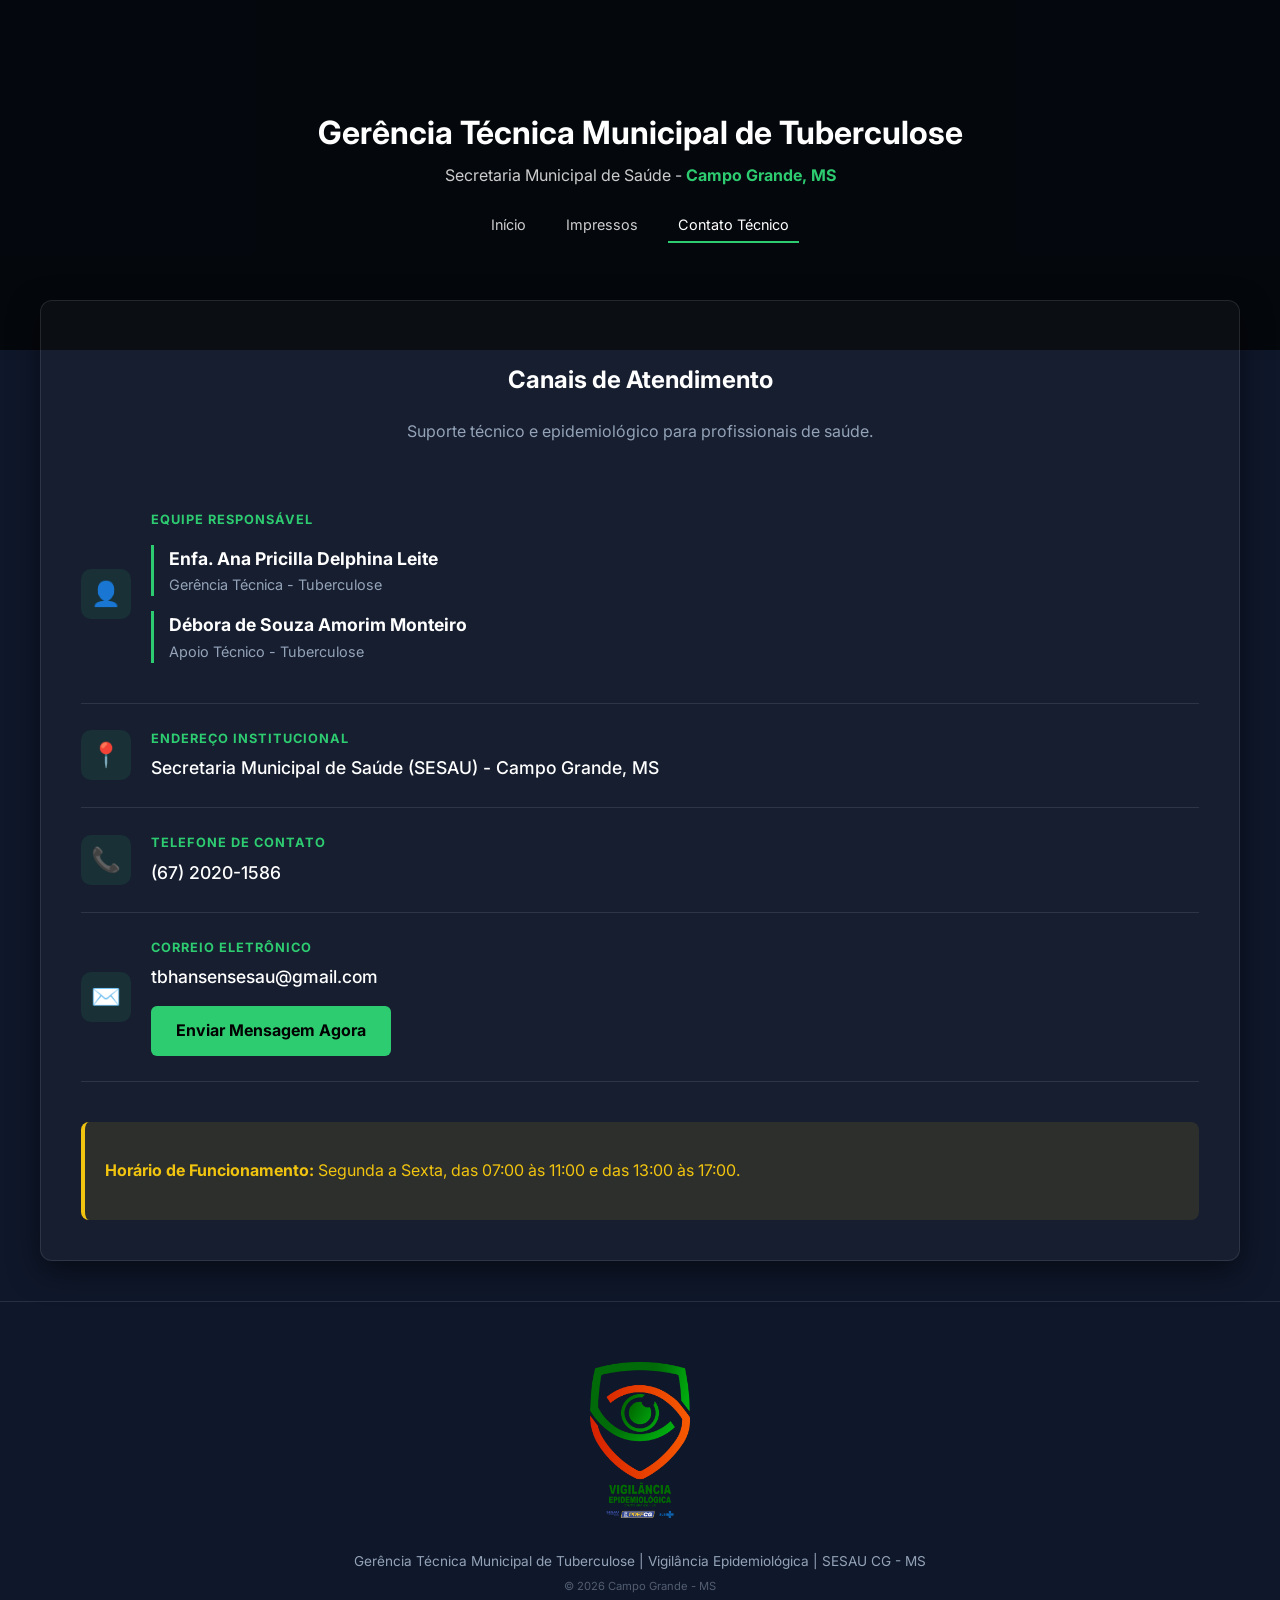
==== contato.html @ 12a6256b "alteracoes no index" ====
<!DOCTYPE html>
<html lang="pt-br">
<head>
    <meta charset="UTF-8">
    <meta name="viewport" content="width=device-width, initial-scale=1.0">
    <title>Contato - Gerência Técnica Municipal de Tuberculose</title>
    <link href="https://fonts.googleapis.com/css2?family=Inter:wght@400;500;600;700&display=swap" rel="stylesheet">
    <style>
        /* Estilos Globais (Padrão Index) */
        :root {
            --primary-green: #2ecc71;
            --primary-blue: #3498db;
            --bg-dark: #0f172a;
            --panel-bg: rgba(255, 255, 255, 0.03);
            --border-light: rgba(255, 255, 255, 0.1);
            --text-muted: #94a3b8;
        }

        body {
            font-family: 'Inter', sans-serif;
            background-color: var(--bg-dark);
            color: #fff;
            margin: 0;
            line-height: 1.6;
        }

        .container {
            max-width: 1200px;
            margin: 0 auto;
            padding: 0 20px;
        }

        /* Header e Vídeo (Igual à Index) */
        .main-header {
            position: relative;
            height: 350px;
            overflow: hidden;
            display: flex;
            align-items: center;
            justify-content: center;
            text-align: center;
        }

        .header-video {
            position: absolute;
            top: 50%;
            left: 50%;
            min-width: 100%;
            min-height: 100%;
            z-index: -1;
            transform: translate(-50%, -50%);
            object-fit: cover;
        }

        .header-overlay {
            position: absolute;
            top: 0;
            left: 0;
            width: 100%;
            height: 100%;
            background: rgba(0, 0, 0, 0.7);
        }

        .header-content {
            position: relative;
            z-index: 1;
        }

        .brand h1 { margin: 0; font-size: 2rem; }
        .brand p { margin: 5px 0; color: #ccc; }
        .brand span { color: var(--primary-green); font-weight: bold; }

        /* MENU IGUAL À INDEX */
        .nav-menu {
            display: flex;
            gap: 20px;
            justify-content: center;
            margin-top: 20px;
        }

        .nav-menu a {
            color: #fff;
            text-decoration: none;
            font-size: 0.9rem;
            opacity: 0.8;
            transition: 0.3s;
            padding: 5px 10px;
            border-bottom: 2px solid transparent;
        }

        .nav-menu a:hover, .nav-menu a.active {
            opacity: 1;
            border-bottom: 2px solid var(--primary-green);
        }

        /* Conteúdo de Contato */
        .contact-card {
            background: var(--panel-bg);
            border-radius: 12px;
            border: 1px solid var(--border-light);
            padding: 40px;
            margin-top: -50px; /* Sobrepõe levemente o header para design moderno */
            position: relative;
            z-index: 10;
            box-shadow: 0 10px 30px rgba(0,0,0,0.5);
        }

        .contact-hero {
            text-align: center;
            margin-bottom: 40px;
        }

        .info-row {
            display: flex;
            align-items: center;
            gap: 20px;
            padding: 25px 0;
            border-bottom: 1px solid var(--border-light);
        }

        .info-row:last-child { border-bottom: none; }

        .info-icon {
            font-size: 1.5rem;
            background: rgba(46, 204, 113, 0.1);
            width: 50px;
            height: 50px;
            display: flex;
            align-items: center;
            justify-content: center;
            border-radius: 10px;
            color: var(--primary-green);
        }

        .info-content h3 {
            font-size: 0.8rem;
            text-transform: uppercase;
            color: var(--primary-green);
            margin: 0 0 5px 0;
            letter-spacing: 1px;
        }

        .info-content p {
            margin: 0;
            font-size: 1.1rem;
            font-weight: 500;
        }

        .staff-item {
            padding-left: 15px;
            border-left: 3px solid var(--primary-green);
            margin-bottom: 15px;
        }

        .staff-name { display: block; font-weight: 700; font-size: 1.1rem; }
        .staff-role { display: block; color: var(--text-muted); font-size: 0.9rem; }

        .btn-email {
            display: inline-block;
            margin-top: 15px;
            padding: 12px 25px;
            background: var(--primary-green);
            color: #000;
            text-decoration: none;
            border-radius: 6px;
            font-weight: 700;
            transition: 0.3s;
        }

        .btn-email:hover { transform: translateY(-2px); opacity: 0.9; }

        .alert-box {
            margin-top: 40px;
            background: rgba(241, 196, 15, 0.1);
            padding: 20px;
            border-radius: 8px;
            border-left: 4px solid #f1c40f;
            color: #f1c40f;
        }

        /* Footer */
        .footer {
            text-align: center;
            padding: 60px 20px 40px;
            border-top: 1px solid var(--border-light);
            margin-top: 40px;
        }

        .footer-logo img { max-width: 100px; height: auto; margin-bottom: 20px; }
        .footer p { color: var(--text-muted); font-size: 0.85rem; margin: 5px 0; }
    </style>
</head>
<body>

<header class="main-header">
    <video autoplay muted loop playsinline class="header-video">
        <source src="pulmao.mp4" type="video/mp4">
    </video>
    <div class="header-overlay"></div>

    <div class="header-content container">
        <div class="brand">
            <h1>Gerência Técnica Municipal de Tuberculose</h1>
            <p>Secretaria Municipal de Saúde - <span>Campo Grande, MS</span></p>
        </div>
        <nav class="nav-menu">
            <a href="index.html">Início</a>
            <a href="impressos.html">Impressos</a>
            <a href="contato.html" class="active">Contato Técnico</a>
        </nav>
    </div>
</header>

<main class="container">
    <section class="contact-card">
        <div class="contact-hero">
            <h2>Canais de Atendimento</h2>
            <p style="color: var(--text-muted);">Suporte técnico e epidemiológico para profissionais de saúde.</p>
        </div>

        <div class="info-row">
            <div class="info-icon">👤</div>
            <div class="info-content">
                <h3>Equipe Responsável</h3>
                <div style="margin-top: 15px;">
                    <div class="staff-item">
                        <span class="staff-name">Enfa. Ana Pricilla Delphina Leite</span>
                        <span class="staff-role">Gerência Técnica - Tuberculose</span>
                    </div>
                    <div class="staff-item">
                        <span class="staff-name">Débora de Souza Amorim Monteiro</span>
                        <span class="staff-role">Apoio Técnico - Tuberculose</span>
                    </div>
                </div>
            </div>
        </div>

        <div class="info-row">
            <div class="info-icon">📍</div>
            <div class="info-content">
                <h3>Endereço Institucional</h3>
                <p>Secretaria Municipal de Saúde (SESAU) - Campo Grande, MS</p>
            </div>
        </div>

        <div class="info-row">
            <div class="info-icon">📞</div>
            <div class="info-content">
                <h3>Telefone de Contato</h3>
                <p>(67) 2020-1586</p>
            </div>
        </div>

        <div class="info-row">
            <div class="info-icon">✉️</div>
            <div class="info-content">
                <h3>Correio Eletrônico</h3>
                <p>tbhansensesau@gmail.com</p>
                <a href="mailto:tbhansensesau@gmail.com" class="btn-email">Enviar Mensagem Agora</a>
            </div>
        </div>

        <div class="alert-box">
            <p><strong>Horário de Funcionamento:</strong> Segunda a Sexta, das 07:00 às 11:00 e das 13:00 às 17:00.</p>
        </div>
    </section>
</main>

<footer class="footer">
    <div class="footer-logo">
        <img src="logocve.png" alt="Logos Institucionais">
    </div>
    <p>Gerência Técnica Municipal de Tuberculose | Vigilância Epidemiológica | SESAU CG - MS</p>
    <p style="font-size: 0.7rem; opacity: 0.5;">© 2026 Campo Grande - MS</p>
</footer>

</body>
</html>
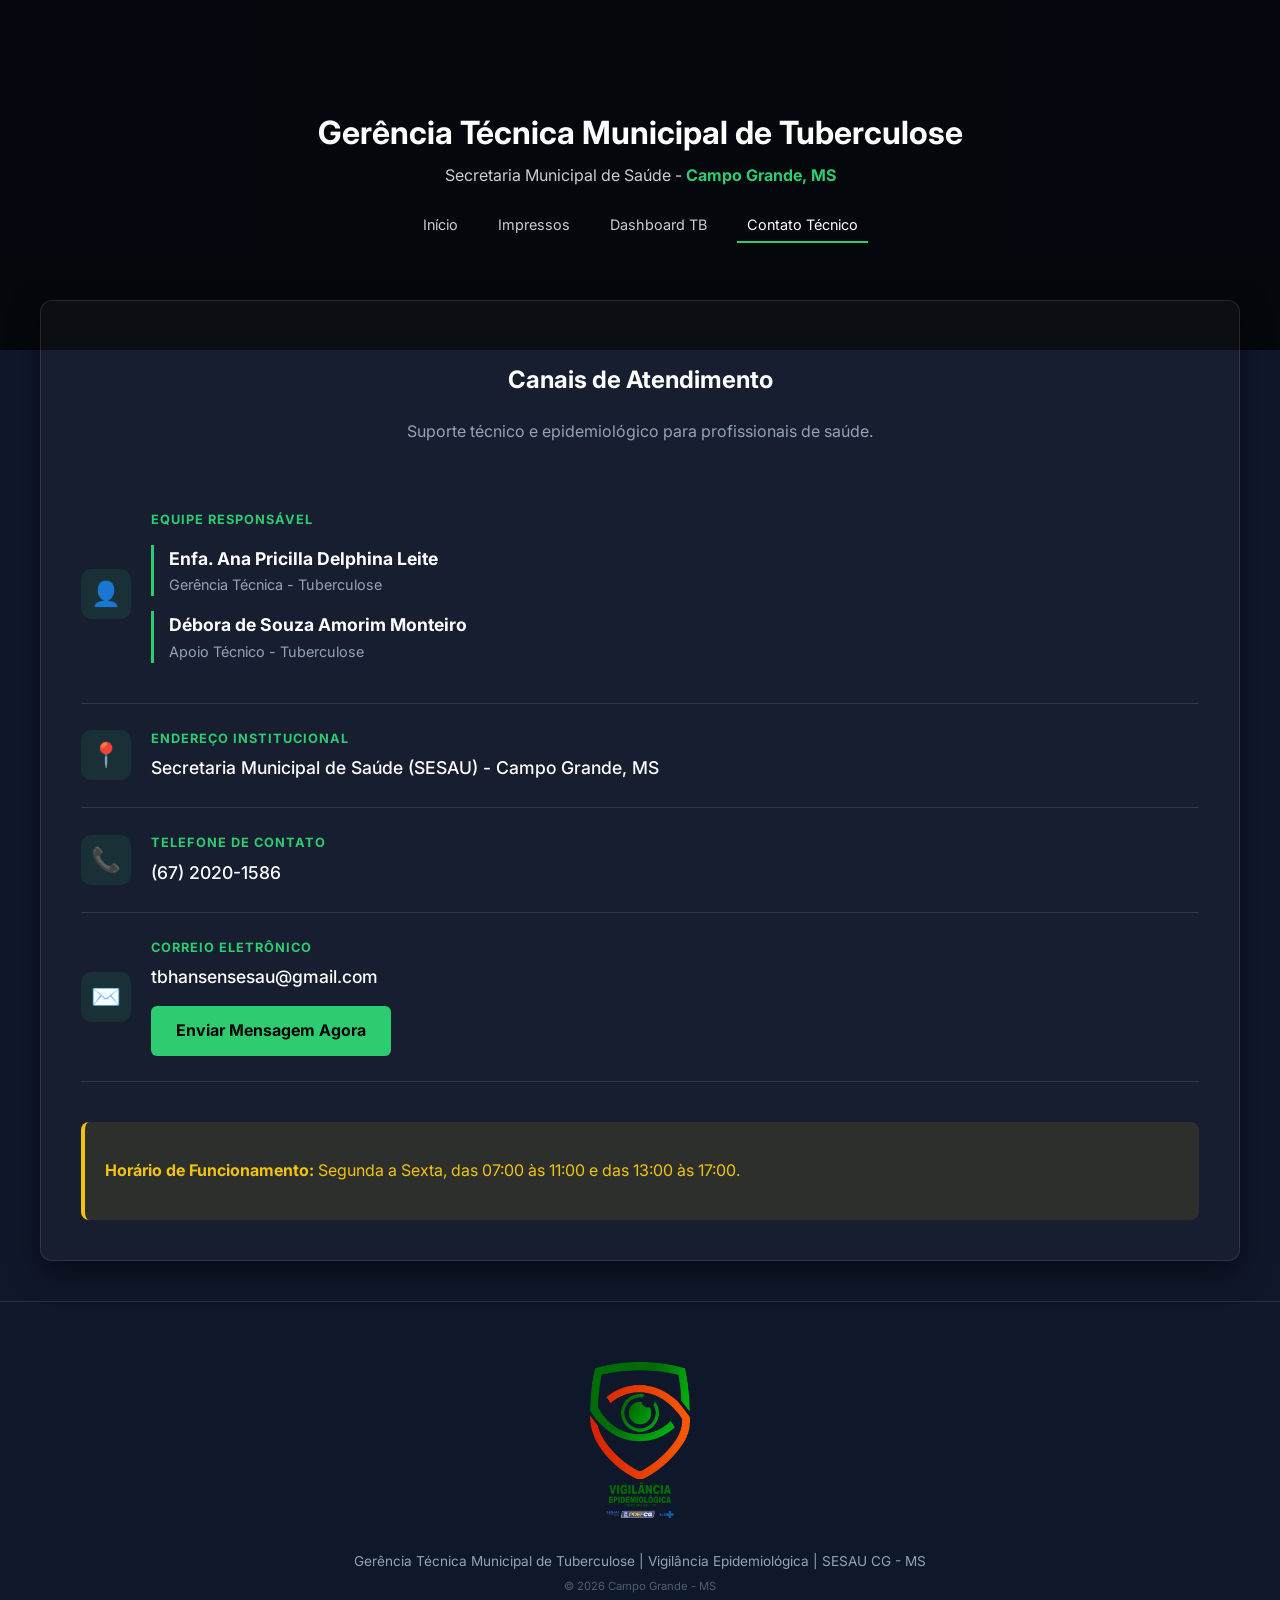
==== commit dc579c42: "fix: ajuste no grid dos cards, correção de tags e FAQ completo" ====
--- a/contato.html
+++ b/contato.html
@@ -206,6 +206,7 @@
         <nav class="nav-menu">
             <a href="index.html">Início</a>
             <a href="impressos.html">Impressos</a>
+            <a href="dashboard.html">Dashboard TB</a>
             <a href="contato.html" class="active">Contato Técnico</a>
         </nav>
     </div>
